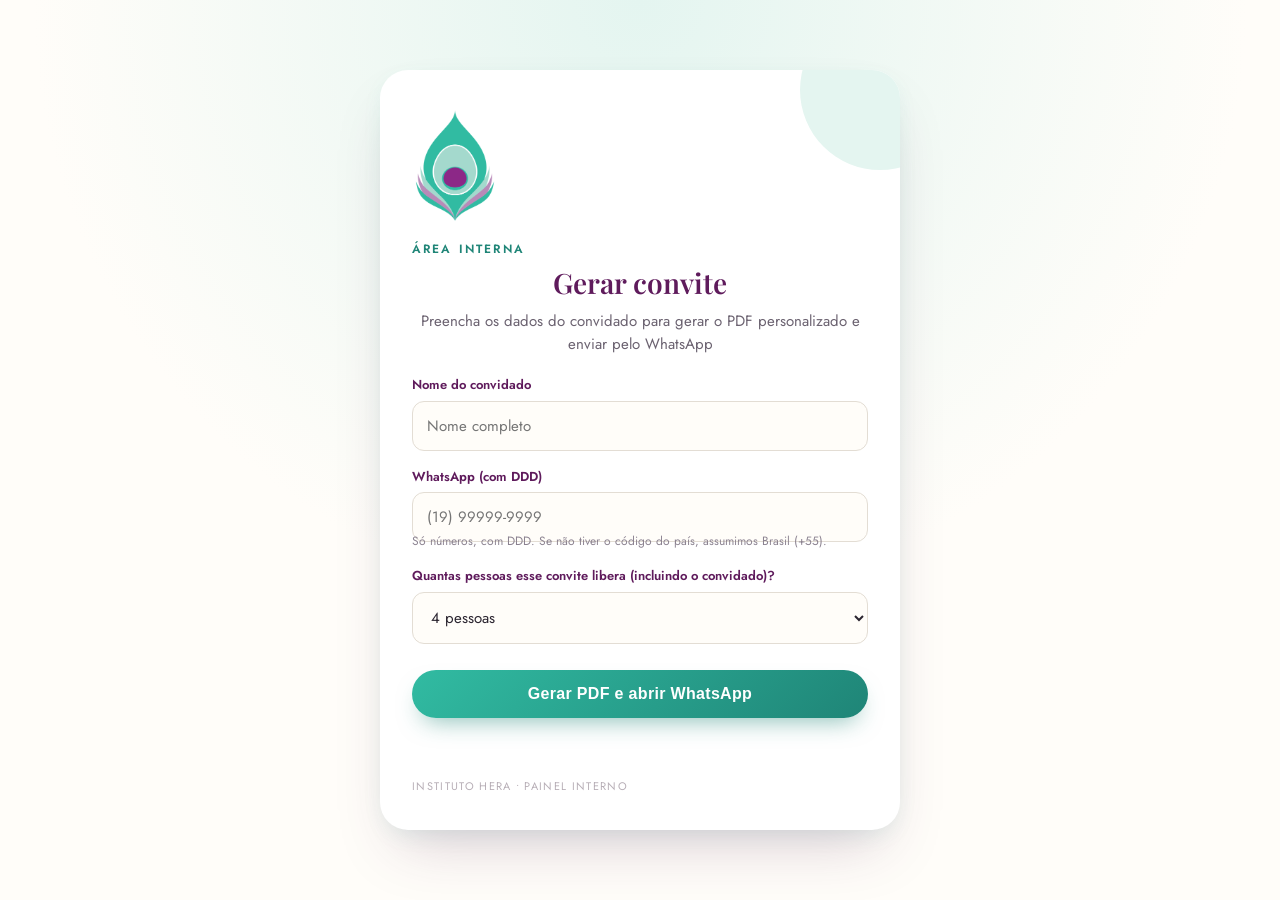
==== docs/admin.html @ 259dfb64 "Adicionar página de administração para gerar convites e enviar por WhatsApp Cria docs/admin.html + d" ====
<!doctype html>
<html lang="pt-BR">
<head>
<meta charset="UTF-8">
<meta name="viewport" content="width=device-width, initial-scale=1">
<title>Admin — Convites Instituto Hera</title>
<meta name="robots" content="noindex, nofollow">
<link rel="icon" href="assets/logo_hera_icon_web.png">
<link rel="preconnect" href="https://fonts.googleapis.com">
<link href="https://fonts.googleapis.com/css2?family=Playfair+Display:wght@600;700&family=Jost:wght@400;500;600;700&display=swap" rel="stylesheet">
<link rel="stylesheet" href="style.css">
<style>
  .card { max-width: 520px; text-align: left; }
  .card h1 { text-align: center; }
  .card .subtitle { text-align: center; }
  .hint { font-size: 12px; color: #8b8290; margin: -10px 0 0; }
  .status-msg { font-size: 13px; margin-top: 14px; min-height: 18px; }
  .status-msg.success { color: var(--teal-dark); }
  .status-msg.error { color: #b3261e; }
</style>
</head>
<body>

<div class="card">
  <img class="logo" src="assets/logo_hera_icon_web.png" alt="Instituto Hera">
  <p class="eyebrow">Área interna</p>
  <h1>Gerar convite</h1>
  <p class="subtitle">Preencha os dados do convidado para gerar o PDF personalizado e enviar pelo WhatsApp</p>

  <form id="admin-form">
    <label for="nome">Nome do convidado</label>
    <input type="text" id="nome" name="nome" placeholder="Nome completo" required>

    <label for="whatsapp">WhatsApp (com DDD)</label>
    <input type="text" id="whatsapp" name="whatsapp" placeholder="(19) 99999-9999" required>
    <p class="hint">Só números, com DDD. Se não tiver o código do país, assumimos Brasil (+55).</p>

    <label for="max">Quantas pessoas esse convite libera (incluindo o convidado)?</label>
    <select id="max" name="max" required>
      <option value="1">1 pessoa</option>
      <option value="2">2 pessoas</option>
      <option value="3">3 pessoas</option>
      <option value="4" selected>4 pessoas</option>
    </select>

    <button type="submit" class="submit-btn" id="submit-btn">Gerar PDF e abrir WhatsApp</button>
    <div class="status-msg" id="status-msg"></div>
  </form>

  <footer class="brand-footer">Instituto Hera • painel interno</footer>
</div>

<script src="vendor/pdf-lib.min.js"></script>
<script src="config.js"></script>
<script src="admin.js"></script>
</body>
</html>
---- docs/style.css ----
:root {
  --teal: #31BBA2;
  --teal-dark: #1F8577;
  --mint: #A4D9CD;
  --mint-light: #E4F5F0;
  --lavender: #B88AB8;
  --purple: #8C2887;
  --purple-dark: #5F1B5C;
  --ink: #2B2530;
  --paper: #FFFDF9;
}

* {
  box-sizing: border-box;
}

html, body {
  margin: 0;
  padding: 0;
  min-height: 100%;
}

body {
  font-family: "Jost", "Poppins", "Helvetica Neue", Arial, sans-serif;
  color: var(--ink);
  background: radial-gradient(circle at 50% 0%, var(--mint-light) 0%, var(--paper) 55%, var(--paper) 100%);
  min-height: 100vh;
  display: flex;
  align-items: center;
  justify-content: center;
  padding: 32px 16px;
  line-height: 1.5;
}

.card {
  width: 100%;
  max-width: 460px;
  background: #ffffff;
  border-radius: 28px;
  box-shadow: 0 30px 60px -20px rgba(92, 44, 90, 0.25), 0 8px 24px -8px rgba(47, 179, 157, 0.15);
  padding: 40px 32px 36px;
  text-align: center;
  position: relative;
  overflow: hidden;
}

.card::before {
  content: "";
  position: absolute;
  top: -60px;
  right: -60px;
  width: 160px;
  height: 160px;
  border-radius: 50%;
  background: var(--mint-light);
  z-index: 0;
}

.card > * {
  position: relative;
  z-index: 1;
}

.logo {
  width: 88px;
  height: auto;
  margin-bottom: 8px;
}

.eyebrow {
  text-transform: uppercase;
  letter-spacing: 0.18em;
  font-size: 12px;
  color: var(--teal-dark);
  font-weight: 600;
  margin: 4px 0 2px;
}

h1 {
  font-family: "Playfair Display", Georgia, "Times New Roman", serif;
  font-weight: 600;
  font-size: 28px;
  color: var(--purple-dark);
  margin: 4px 0 6px;
}

.subtitle {
  font-size: 15px;
  color: #6b6270;
  margin: 0 0 20px;
}

.event-details {
  background: var(--mint-light);
  border-radius: 16px;
  padding: 16px 18px;
  margin: 0 0 26px;
  text-align: left;
  font-size: 14px;
  color: var(--ink);
}

.event-details div {
  display: flex;
  gap: 10px;
  padding: 4px 0;
}

.event-details strong {
  color: var(--teal-dark);
  min-width: 68px;
  flex-shrink: 0;
}

form {
  text-align: left;
}

label {
  display: block;
  font-size: 13px;
  font-weight: 600;
  color: var(--purple-dark);
  margin: 16px 0 6px;
}

input[type="text"],
select {
  width: 100%;
  padding: 13px 14px;
  border-radius: 12px;
  border: 1.5px solid #e3ddd4;
  font-size: 15px;
  font-family: inherit;
  color: var(--ink);
  background: var(--paper);
  transition: border-color 0.15s ease;
}

input[type="text"]:focus,
select:focus {
  outline: none;
  border-color: var(--teal);
}

button.submit-btn {
  width: 100%;
  margin-top: 26px;
  padding: 15px 18px;
  border: none;
  border-radius: 999px;
  background: linear-gradient(135deg, var(--teal) 0%, var(--teal-dark) 100%);
  color: #fff;
  font-size: 16px;
  font-weight: 600;
  letter-spacing: 0.02em;
  cursor: pointer;
  box-shadow: 0 12px 24px -10px rgba(31, 133, 119, 0.55);
  transition: transform 0.12s ease, box-shadow 0.12s ease;
}

button.submit-btn:hover {
  transform: translateY(-1px);
  box-shadow: 0 16px 28px -10px rgba(31, 133, 119, 0.6);
}

button.submit-btn:disabled {
  opacity: 0.65;
  cursor: default;
  transform: none;
}

.error-msg {
  color: #b3261e;
  font-size: 13px;
  margin-top: 10px;
  min-height: 16px;
}

/* Confirmation screen */
.confirm-icon {
  width: 72px;
  height: 72px;
  border-radius: 50%;
  background: linear-gradient(135deg, var(--teal) 0%, var(--purple) 100%);
  display: flex;
  align-items: center;
  justify-content: center;
  margin: 0 auto 18px;
}

.confirm-icon svg {
  width: 34px;
  height: 34px;
  stroke: #fff;
}

.confirm-name {
  font-family: "Playfair Display", Georgia, serif;
  font-size: 24px;
  color: var(--purple-dark);
  margin: 4px 0 2px;
}

.confirm-count {
  display: inline-block;
  margin: 10px 0 22px;
  padding: 8px 20px;
  border-radius: 999px;
  background: var(--mint-light);
  color: var(--teal-dark);
  font-weight: 700;
  font-size: 15px;
}

.calendar-link {
  display: inline-block;
  margin-top: 18px;
  font-size: 14px;
  color: var(--teal-dark);
  font-weight: 600;
  text-decoration: none;
  border-bottom: 1.5px solid var(--teal);
  padding-bottom: 2px;
}

.calendar-link:hover {
  color: var(--purple-dark);
  border-color: var(--purple);
}

footer.brand-footer {
  margin-top: 28px;
  font-size: 11px;
  letter-spacing: 0.12em;
  text-transform: uppercase;
  color: #b7aeb6;
}

.hidden {
  display: none !important;
}
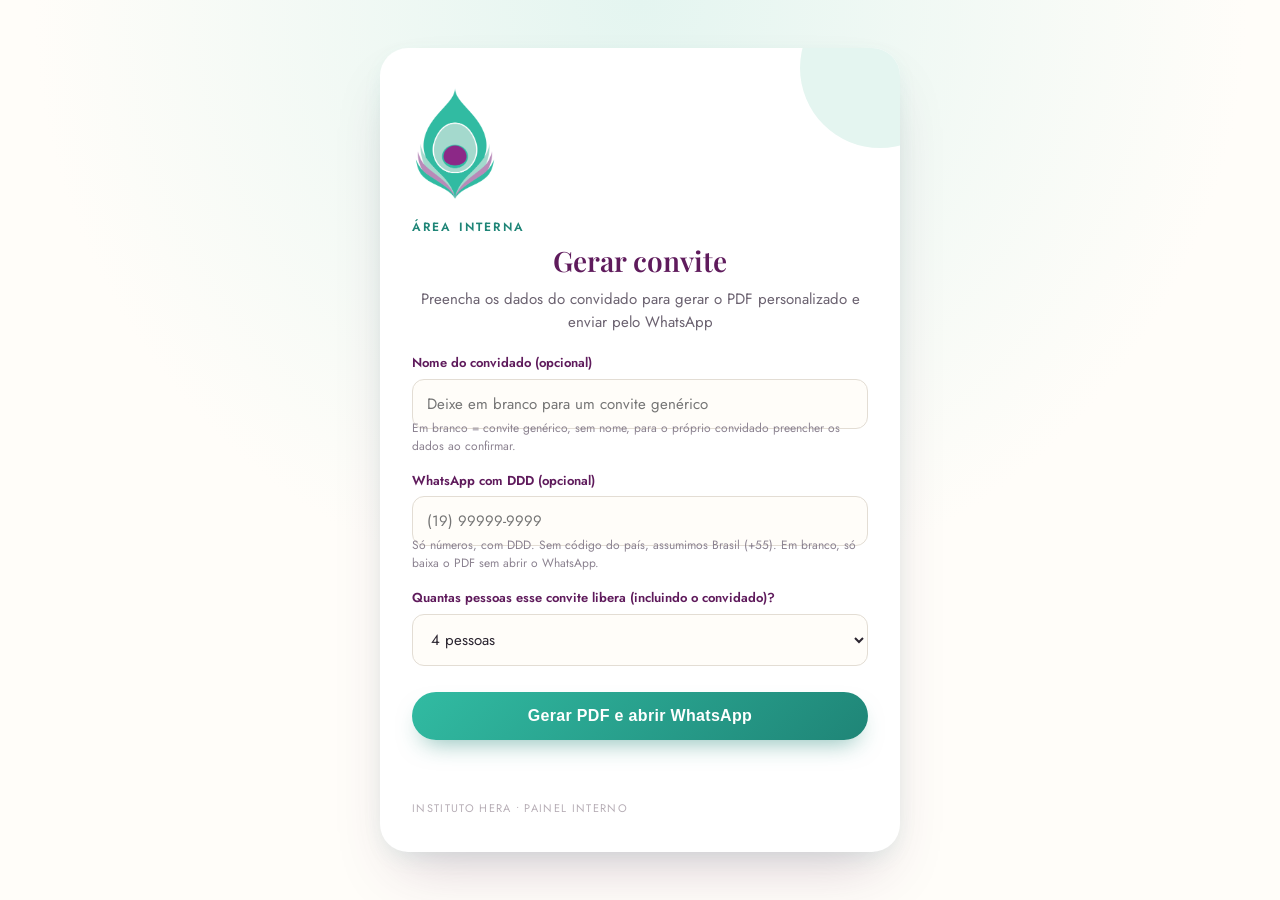
==== commit bb2f44e0: "Permitir gerar convite genérico na página admin Nome e WhatsApp deixam de ser obrigatórios em docs/a" ====
--- a/docs/admin.html
+++ b/docs/admin.html
@@ -28,12 +28,13 @@
   <p class="subtitle">Preencha os dados do convidado para gerar o PDF personalizado e enviar pelo WhatsApp</p>
 
   <form id="admin-form">
-    <label for="nome">Nome do convidado</label>
-    <input type="text" id="nome" name="nome" placeholder="Nome completo" required>
+    <label for="nome">Nome do convidado (opcional)</label>
+    <input type="text" id="nome" name="nome" placeholder="Deixe em branco para um convite genérico">
+    <p class="hint">Em branco = convite genérico, sem nome, para o próprio convidado preencher os dados ao confirmar.</p>
 
-    <label for="whatsapp">WhatsApp (com DDD)</label>
-    <input type="text" id="whatsapp" name="whatsapp" placeholder="(19) 99999-9999" required>
-    <p class="hint">Só números, com DDD. Se não tiver o código do país, assumimos Brasil (+55).</p>
+    <label for="whatsapp">WhatsApp com DDD (opcional)</label>
+    <input type="text" id="whatsapp" name="whatsapp" placeholder="(19) 99999-9999">
+    <p class="hint">Só números, com DDD. Sem código do país, assumimos Brasil (+55). Em branco, só baixa o PDF sem abrir o WhatsApp.</p>
 
     <label for="max">Quantas pessoas esse convite libera (incluindo o convidado)?</label>
     <select id="max" name="max" required>
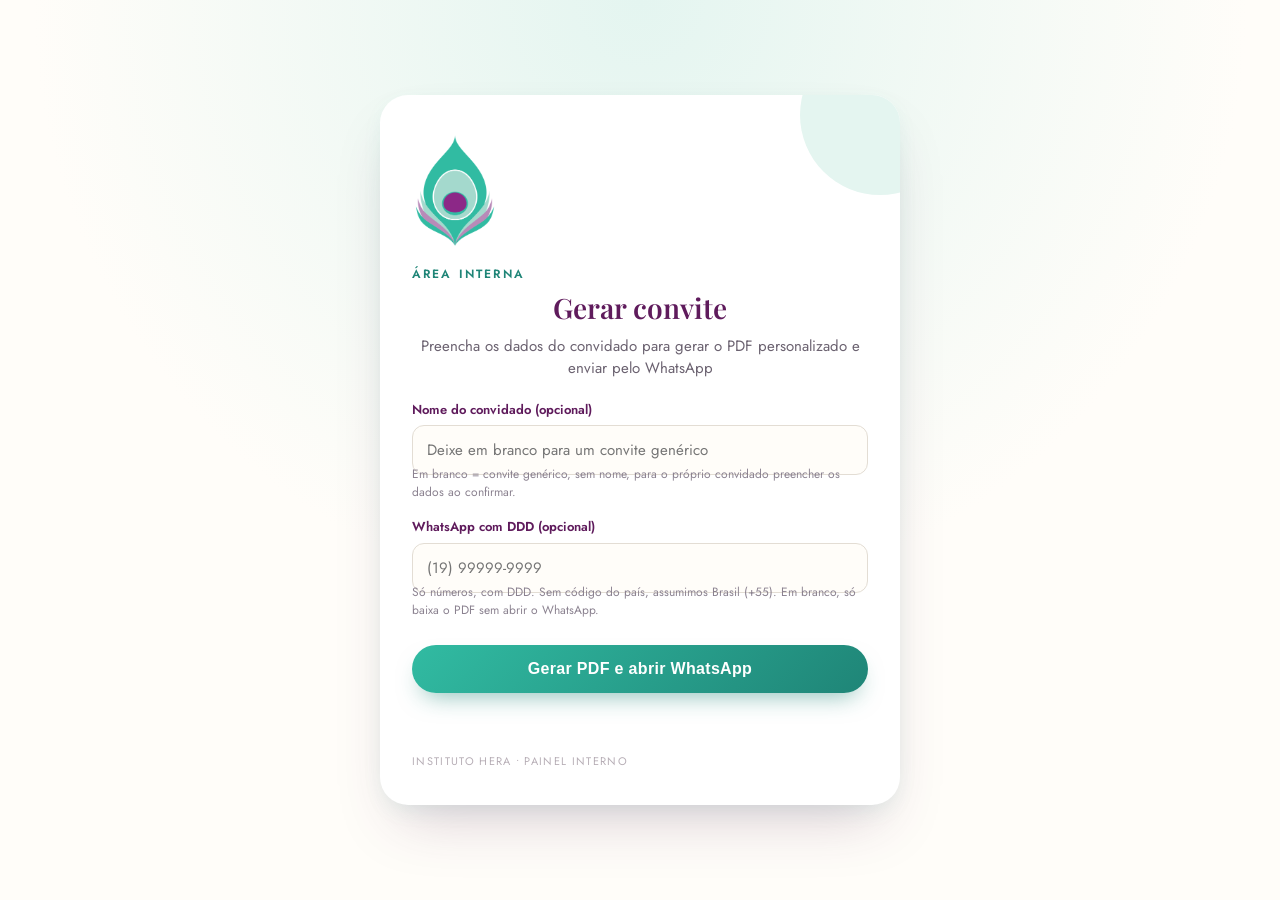
==== commit 4f6f4b95: "Deixar a escolha da quantidade de convidados para a página de RSVP Remove o seletor de quantidade da" ====
--- a/docs/admin.html
+++ b/docs/admin.html
@@ -36,14 +36,6 @@
     <input type="text" id="whatsapp" name="whatsapp" placeholder="(19) 99999-9999">
     <p class="hint">Só números, com DDD. Sem código do país, assumimos Brasil (+55). Em branco, só baixa o PDF sem abrir o WhatsApp.</p>
 
-    <label for="max">Quantas pessoas esse convite libera (incluindo o convidado)?</label>
-    <select id="max" name="max" required>
-      <option value="1">1 pessoa</option>
-      <option value="2">2 pessoas</option>
-      <option value="3">3 pessoas</option>
-      <option value="4" selected>4 pessoas</option>
-    </select>
-
     <button type="submit" class="submit-btn" id="submit-btn">Gerar PDF e abrir WhatsApp</button>
     <div class="status-msg" id="status-msg"></div>
   </form>
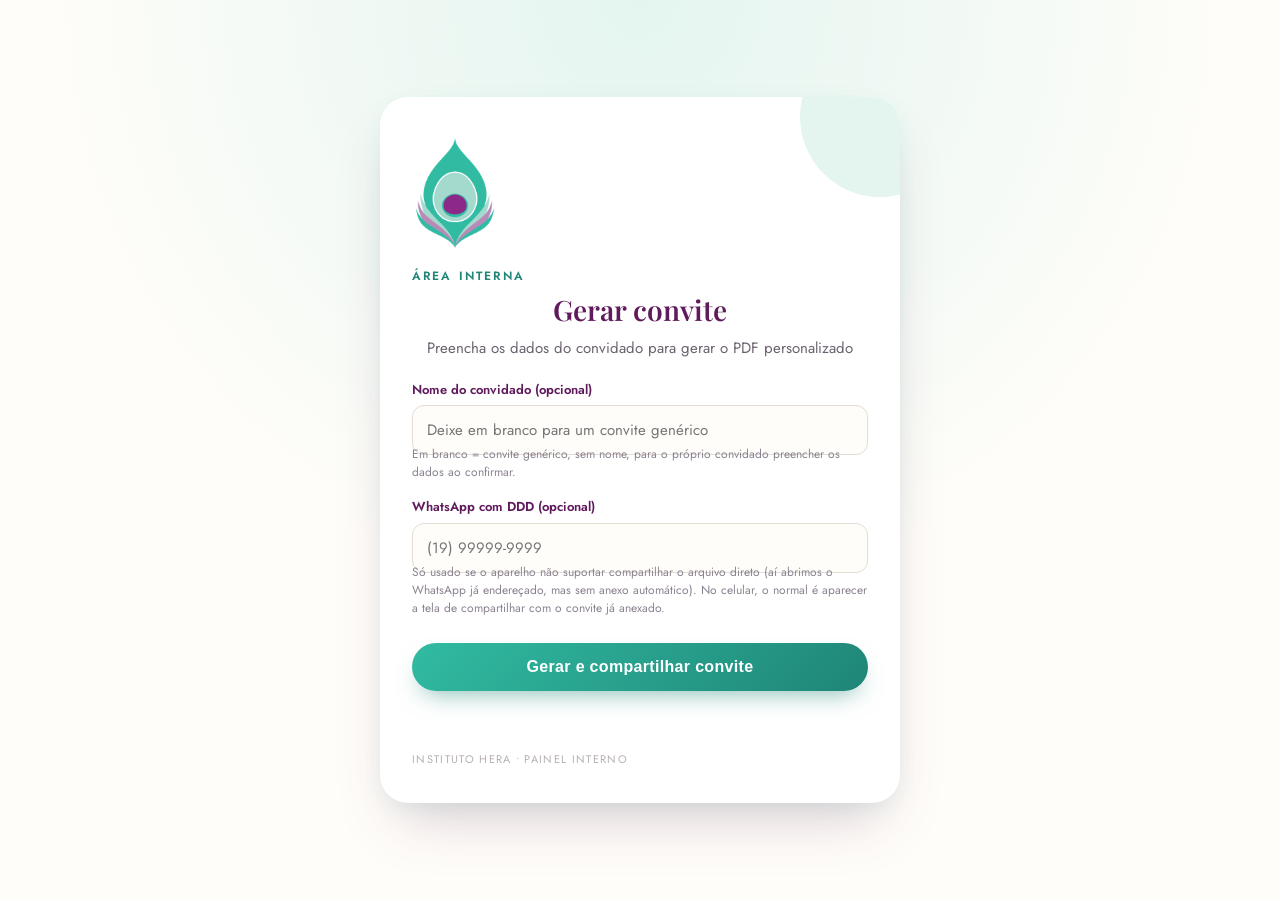
==== commit a633311c: "Usar Web Share API no celular para anexar o PDF de verdade No mobile, um download de blob nem sempre" ====
--- a/docs/admin.html
+++ b/docs/admin.html
@@ -25,7 +25,7 @@
   <img class="logo" src="assets/logo_hera_icon_web.png" alt="Instituto Hera">
   <p class="eyebrow">Área interna</p>
   <h1>Gerar convite</h1>
-  <p class="subtitle">Preencha os dados do convidado para gerar o PDF personalizado e enviar pelo WhatsApp</p>
+  <p class="subtitle">Preencha os dados do convidado para gerar o PDF personalizado</p>
 
   <form id="admin-form">
     <label for="nome">Nome do convidado (opcional)</label>
@@ -34,9 +34,9 @@
 
     <label for="whatsapp">WhatsApp com DDD (opcional)</label>
     <input type="text" id="whatsapp" name="whatsapp" placeholder="(19) 99999-9999">
-    <p class="hint">Só números, com DDD. Sem código do país, assumimos Brasil (+55). Em branco, só baixa o PDF sem abrir o WhatsApp.</p>
+    <p class="hint">Só usado se o aparelho não suportar compartilhar o arquivo direto (aí abrimos o WhatsApp já endereçado, mas sem anexo automático). No celular, o normal é aparecer a tela de compartilhar com o convite já anexado.</p>
 
-    <button type="submit" class="submit-btn" id="submit-btn">Gerar PDF e abrir WhatsApp</button>
+    <button type="submit" class="submit-btn" id="submit-btn">Gerar e compartilhar convite</button>
     <div class="status-msg" id="status-msg"></div>
   </form>
 
